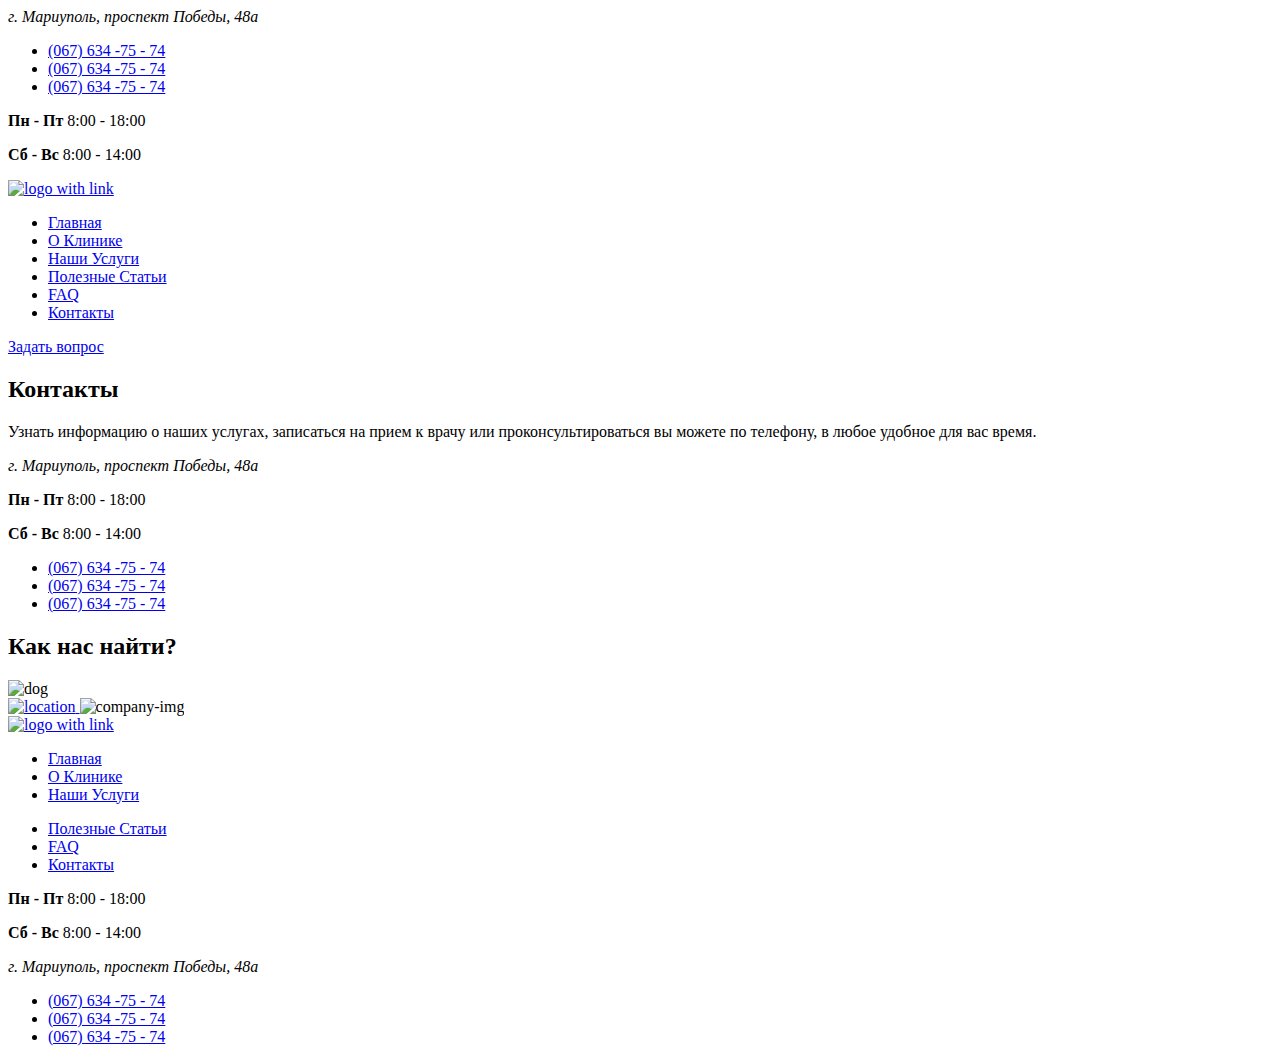
==== contacts.html @ 048fb9b7 "add pages html" ====
<!DOCTYPE html>
<html lang="ru">

<head>
  <meta charset="UTF-8">
  <meta http-equiv="X-UA-Compatible" content="IE=edge">
  <meta name="viewport" content="width=device-width, initial-scale=1.0">
  <link rel="stylesheet" href="css/main.css">
  <title>Contacts</title>
</head>

<body>

  <header class="site__header">
    <div class="site__addresses">
      <div class="container addresses">
        <div class="addresses__wrapper">
          <address class="site__address">
            г. Мариуполь, проспект Победы, 48а
          </address>
          <ul class="company__list">
            <li class="company__item">
              <a href="tel:+(067) 634 -75 - 74" class="company__item-number">(067) 634 -75 - 74</a>
            </li>
            <li class="company__item">
              <a href="tel:+(067) 634 -75 - 74" class="company__item-number">(067) 634 -75 - 74</a>
            </li>
            <li class="company__item item__last">
              <a href="tel:+(067) 634 -75 - 74" class="company__item-number">(067) 634 -75 - 74</a>
            </li>
          </ul>
          <div class="company__working-time">
            <p class="company__working-time-text"><span class="time__bold"><b>Пн - Пт</b></span> 8:00 -
              18:00</p>
              <p class="company__working-time-text text__right-time"><span class="time__bold"><b>Сб -
                Вс</b></span> 8:00 -
                14:00</p>
              </div>
            </div>    
          </div>
        </div>

        <nav class="site_nav">
          <div class="container site__nav">
            <div class="logo-link-container">
              <a href="/" class="site-logo-link">
                <img class="site-logo-link-img" src="img/logo.svg" width="178" height="87" alt="logo with link">
              </a>
            </div>
            <ul class="site__nav-list">
              <li class="site__nav-item">
                <a href="/" class="site__nav-item-link site__nav-item-link-active">Главная</a>
              </li>
              <li class="site__nav-item">
                <a href="about.html" class="site__nav-item-link">О Клинике</a>
              </li>
              <li class="site__nav-item">
                <a href="services.html" class="site__nav-item-link">Наши Услуги</a>
              </li>
              <li class="site__nav-item">
                <a href="useful.html" class="site__nav-item-link">Полезные Статьи</a>
              </li>
              <li class="site__nav-item">
                <a href="faq.html" class="site__nav-item-link">FAQ</a>
              </li>
              <li class="site__nav-item">
                <a href="contacts.html" class="site__nav-item-link">Контакты</a>
              </li>
            </ul>
            <a href="questions.html" class="nav__question">Задать вопрос</a>
          </div>
        </nav>
      </header>
      
      
      <section class="contacts">
        <div class="container contacts__hero">
          <div class="contacts__text-wrapper">
            <h2 class="contacts__heading">
              Контакты
            </h2>
            <p class="contacts__text">
              Узнать информацию о наших услугах, записаться на прием к врачу или проконсультироваться вы можете по
              телефону, в любое удобное для вас время.
            </p>
          </div>
          <div class="contacts__info">
            <div class="contacts__addres">
              <address class="contacts__address">
                г. Мариуполь, проспект Победы, 48а
              </address>
            </div>
            <div class="contacts__working-time">
              <p class="contacts__working-time-text"><span class="time__bold"><b>Пн - Пт</b></span> 8:00 - 18:00
              </p>
              <p class="contacts__working-time-text text__right-time"><span class="time__bold"><b>Сб -
                Вс</b></span> 8:00 -
                14:00</p>
              </div>
              <div class="contacts__number">
                <ul class="contacts__list">
                  <li class="contacts__item contacts__items">
                    <a href="tel:+(067) 634 -75 - 74" class="contacts__item-number">(067) 634 -75 - 74</a>
                  </li>
                  <li class="contacts__item">
                    <a href="tel:+(067) 634 -75 - 74" class="contacts__item-number">(067) 634 -75 - 74</a>
                  </li>
                  <li class="contacts__item item__last">
                    <a href="tel:+(067) 634 -75 - 74" class="contacts__item-number">(067) 634 -75 - 74</a>
                  </li>
                </ul>
              </div>
            </div>
          </div>
        </section>
        

        <section class="contacts__location">
          <div class="container contacts__locations">
            <h2 class="contacts__location_heading">Как нас найти?</h2>
            <img class="contacts__location-dog-poab" src="./img/contacs-second-dog.png" srcset="./img/contacs-second-dog.png 1x, ./img/contacs-second-dog@2x.png 2x" width="443" height="342" alt="dog">
            <div class="contacts__location-info">
              <a href="https://goo.gl/maps/NErmeZKq5vZ7t1rf8" class="location-link">
                <img src="/img/contacts-location-img.jpg" srcset="/img/contacts-location-img.jpg 1x, /img/contacts-location-img@2x.jpg 2x" alt="location" width="847" class="contacts__location-img">
              </a>
              <img class="company-img" src="./img/company-img.jpg"  srcset="./img/company-img.jpg 1x , ./img/company-img@2x.jpg 2x" width="593"    alt="company-img" >
            </div>
          </div>
        </section>
        

        <footer class="footer">
          <div class="container footer__wrapper">
            <a href="#" class="footer__logo">
              <img class="footer-logo-link-img" src="img/logo.svg" width="178" height="87" alt="logo with link">
            </a>
            <div class="footer__list-wrapper">

              <ul class="footer-list">
                <li class="footer-item">
                  <a href="#" class="footer-item-link footer-item-link-active">Главная</a>
                </li>
                <li class="footer-item">
                  <a href="about.html" class="footer-item-link">О Клинике</a>
                </li>
                <li class="footer-item">
                  <a href="services" class="footer-item-link">Наши Услуги</a>
                </li>
              </ul>

              <ul class="footer-list">
                <li class="footer-item">
                  <a href="useful" class="footer-item-link">Полезные Статьи</a>
                </li>
                <li class="footer-item">
                  <a href="faq" class="footer-item-link">FAQ</a>
                </li>
                <li class="footer-item">
                  <a href="contacts" class="footer-item-link">Контакты</a>
                </li>
              </ul>

            </div>

            <div class="addresses__wrapper">
              <div class="footer__working">
                <div class="footer__working-time">
                  <p class="footer__working-time-text"><span class="time__bold"><b>Пн - Пт</b></span> 8:00 - 18:00</p>
                  <p class="footer__working-time-text text__right-time"><span class="time__bold"><b>Сб - Вс</b></span> 8:00 -
                    14:00</p>
                  </div>
                </div>
                <div class="footer__addresses">
                  <address class="footer__address">
                    г. Мариуполь, проспект Победы, 48а
                  </address>
                </div>

                <div class="footer__number">
                  <ul class="footer__list">
                    <li class="footer__item footer__items">
                      <a href="tel:+(067) 634 -75 - 74" class="footer__item-number">(067) 634 -75 - 74</a>
                    </li>
                    <li class="footer__item">
                      <a href="tel:+(067) 634 -75 - 74" class="footer__item-number">(067) 634 -75 - 74</a>
                    </li>
                    <li class="footer__item item__last">
                      <a href="tel:+(067) 634 -75 - 74" class="footer__item-number">(067) 634 -75 - 74</a>
                    </li>
                  </ul>
                </div>
              </div>
            </div>
          </footer>

          
        </body>
        
        </html>
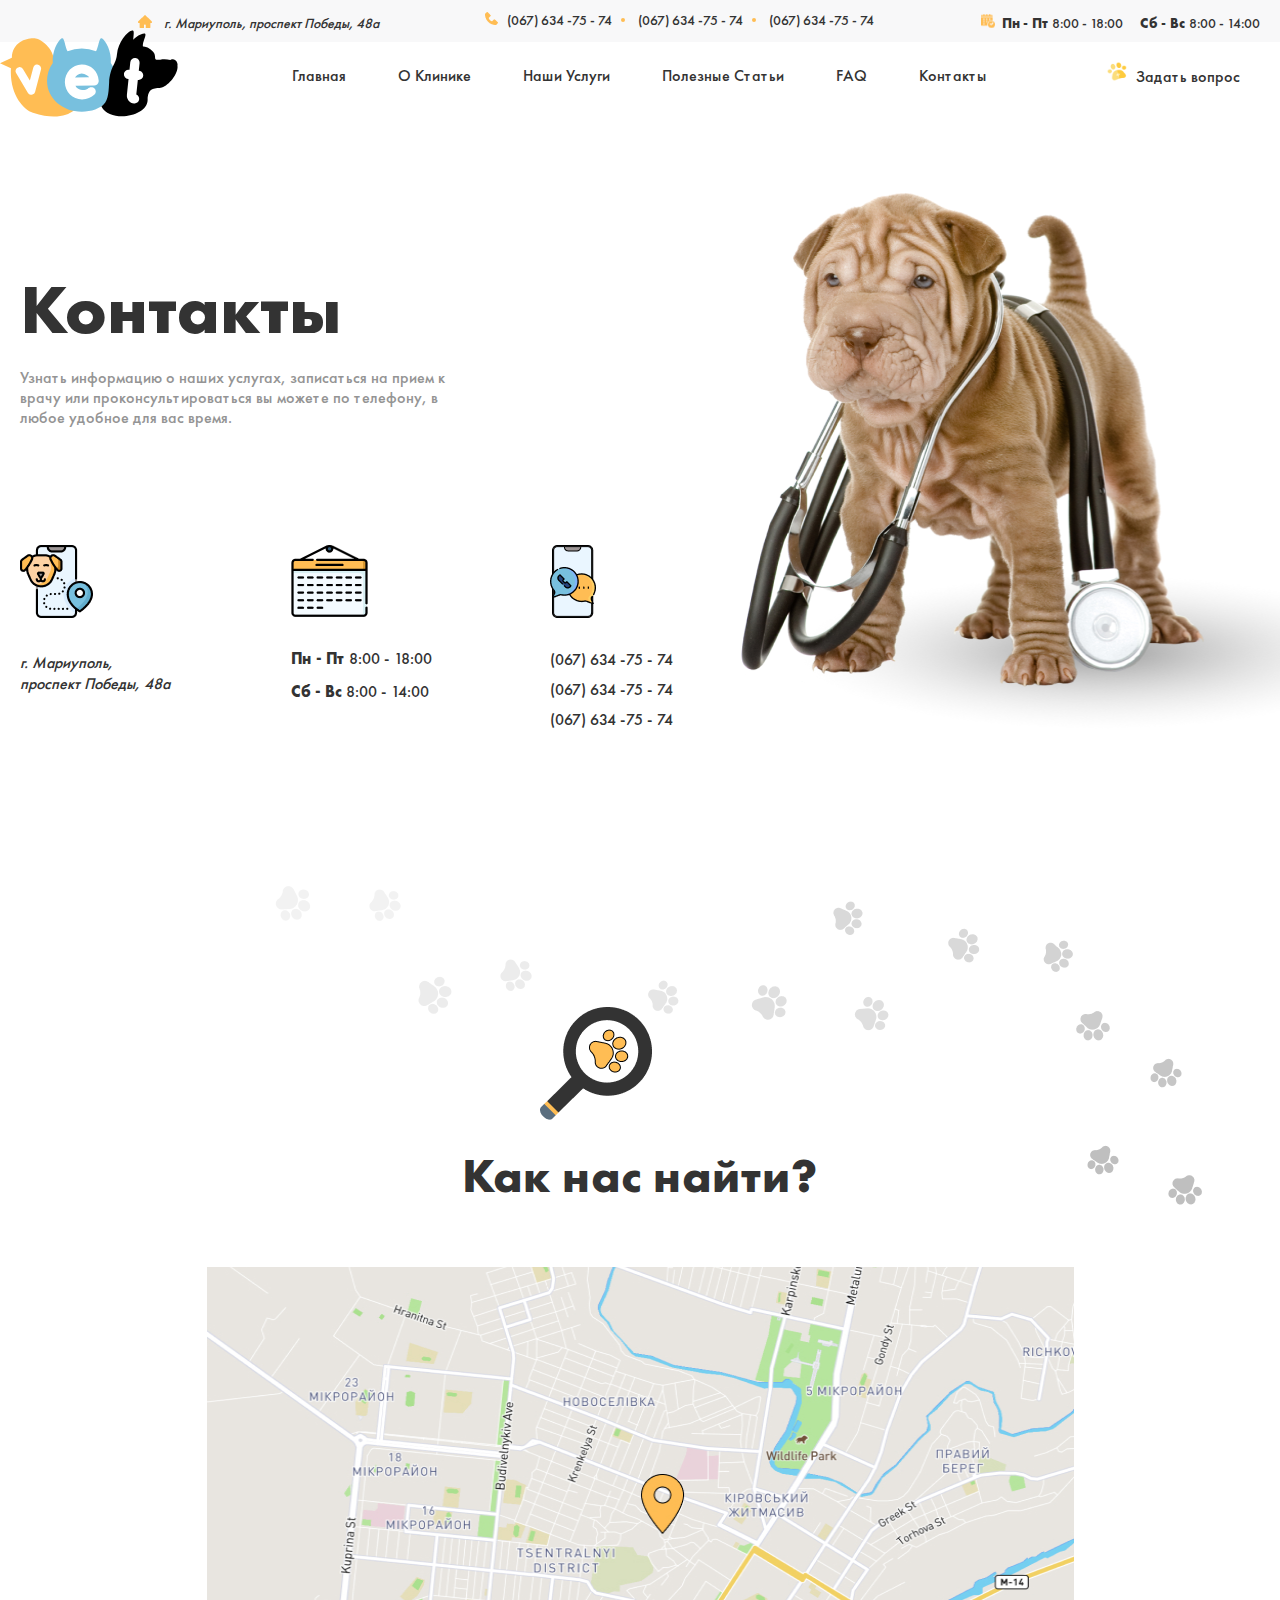
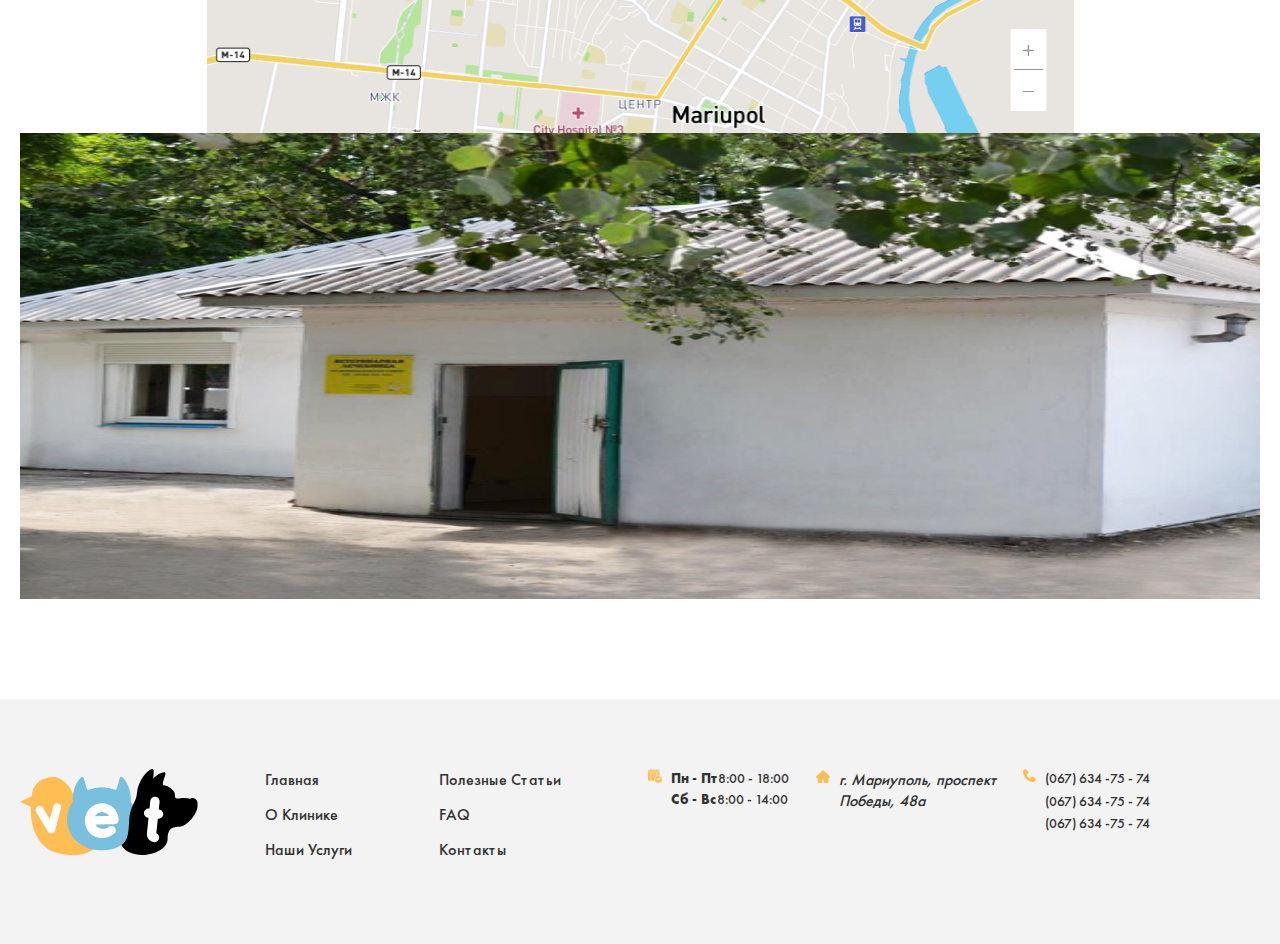
==== commit e1697648: "change links about" ====
--- a/contacts.html
+++ b/contacts.html
@@ -52,7 +52,7 @@
                 <a href="/" class="site__nav-item-link site__nav-item-link-active">Главная</a>
               </li>
               <li class="site__nav-item">
-                <a href="about.html" class="site__nav-item-link">О Клинике</a>
+                <a href="#" class="site__nav-item-link">О Клинике</a>
               </li>
               <li class="site__nav-item">
                 <a href="services.html" class="site__nav-item-link">Наши Услуги</a>
@@ -141,7 +141,7 @@
                   <a href="#" class="footer-item-link footer-item-link-active">Главная</a>
                 </li>
                 <li class="footer-item">
-                  <a href="about.html" class="footer-item-link">О Клинике</a>
+                  <a href="#" class="footer-item-link">О Клинике</a>
                 </li>
                 <li class="footer-item">
                   <a href="services" class="footer-item-link">Наши Услуги</a>
